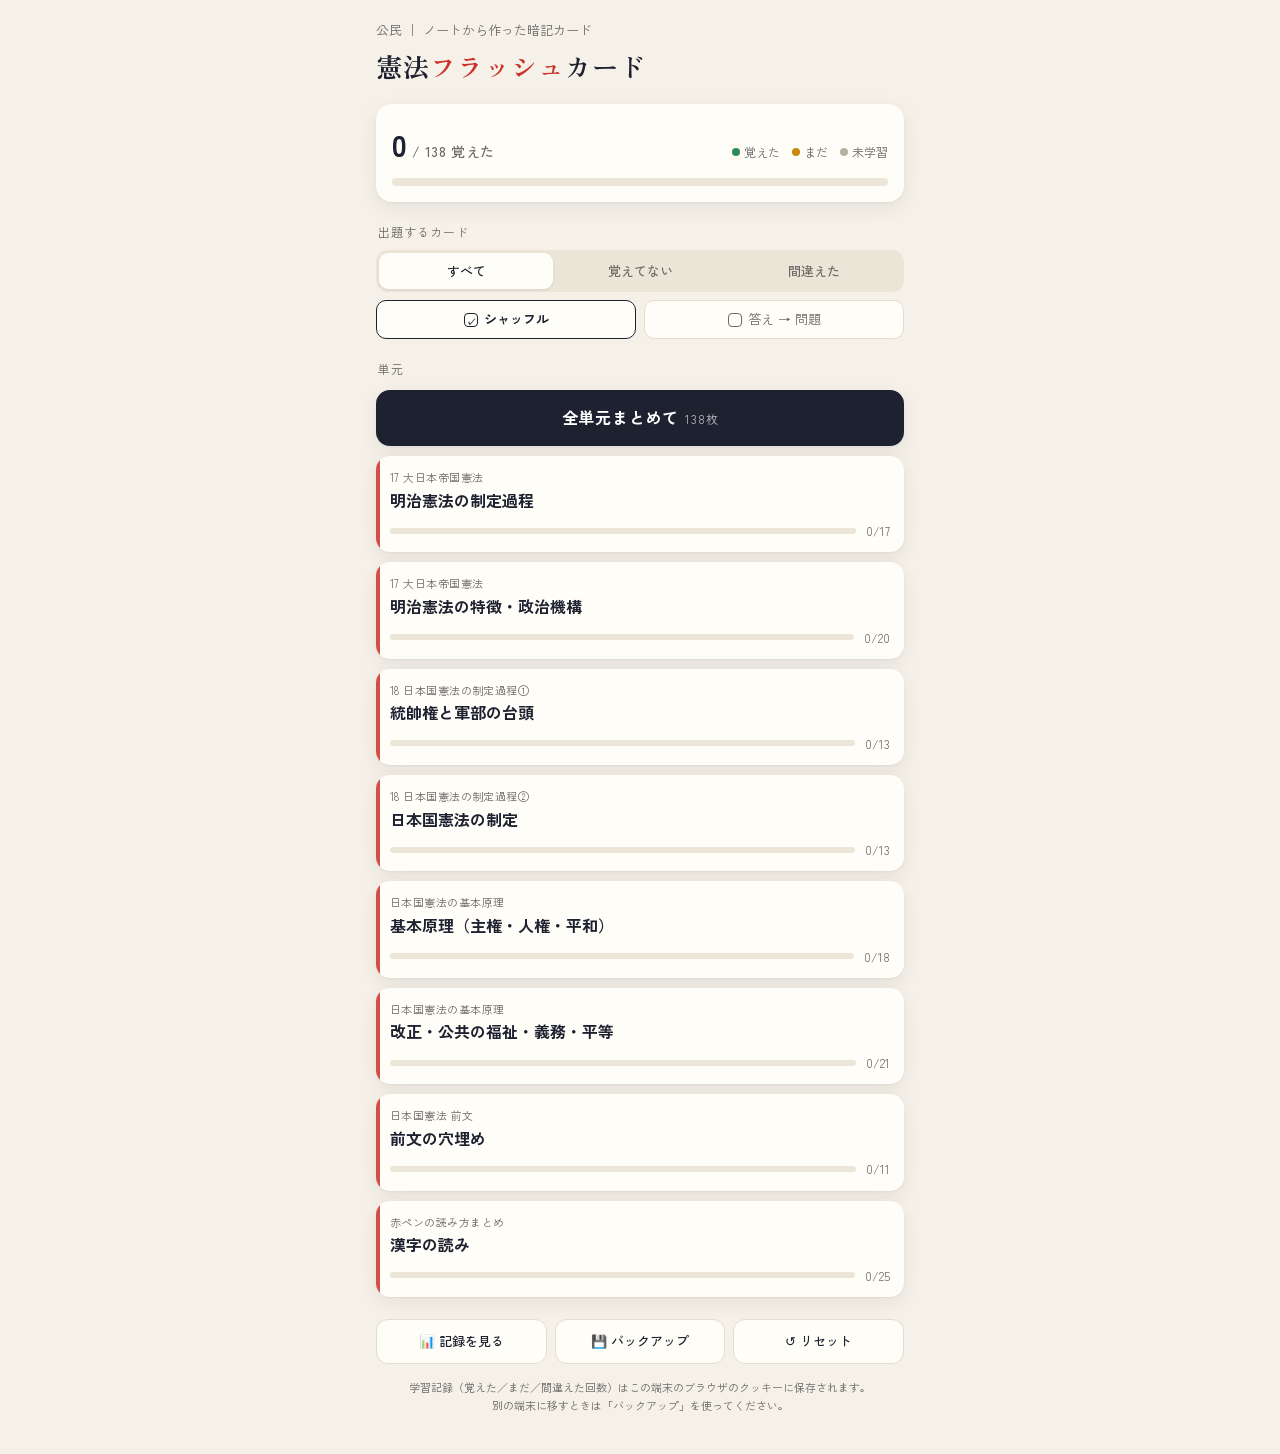
==== index.html @ 328287d2 "憲法フラッシュカードを追加 Co-Authored-By: Claude Opus 5.5 <noreply@anthropic.com> Claude-Session: https://claude" ====
<!DOCTYPE html>
<html lang="ja">
<head>
<meta charset="UTF-8">
<meta name="viewport" content="width=device-width, initial-scale=1, viewport-fit=cover">
<meta name="theme-color" content="#f5f1e8">
<title>憲法フラッシュカード｜公民</title>
<link rel="preconnect" href="https://fonts.googleapis.com">
<link rel="preconnect" href="https://fonts.gstatic.com" crossorigin>
<link href="https://fonts.googleapis.com/css2?family=Zen+Kaku+Gothic+New:wght@400;500;700&family=Zen+Old+Mincho:wght@600;700&display=swap" rel="stylesheet">
<style>
:root{
  --paper:#f5f1e8; --card:#fffdf8; --ink:#1e2230; --sub:#6b6a66; --line:#e3ddcf;
  --red:#cc3127; --red-soft:#fbe9e6;
  --ok:#2e8a57; --ok-soft:#e3f2e9;
  --mid:#c98a12; --mid-soft:#fbf1dc;
  --new:#b8b2a4;
  --shadow:0 1px 2px rgba(30,34,48,.06),0 6px 20px rgba(30,34,48,.07);
  --radius:16px;
}
*{box-sizing:border-box;-webkit-tap-highlight-color:transparent}
html,body{margin:0;background:var(--paper);color:var(--ink);
  font-family:"Zen Kaku Gothic New","Hiragino Kaku Gothic ProN","Hiragino Sans",Meiryo,sans-serif;
  font-size:16px;line-height:1.6}
body{min-height:100dvh}
button{font:inherit;color:inherit;cursor:pointer;border:none;background:none}
.wrap{max-width:560px;margin:0 auto;padding:20px 16px calc(28px + env(safe-area-inset-bottom))}
.hidden{display:none!important}

/* ---------- header ---------- */
.top h1{font-family:"Zen Old Mincho",serif;font-size:26px;margin:4px 0 2px;letter-spacing:.04em}
.top h1 em{font-style:normal;color:var(--red)}
.top p{margin:0;color:var(--sub);font-size:13px}
.overall{margin:18px 0 6px;background:var(--card);border-radius:var(--radius);box-shadow:var(--shadow);padding:16px}
.overall .nums{display:flex;justify-content:space-between;align-items:baseline;margin-bottom:10px}
.overall .big{font-size:30px;font-weight:700;letter-spacing:.02em}
.overall .big small{font-size:14px;color:var(--sub);font-weight:500;margin-left:4px}
.legend{display:flex;gap:12px;font-size:12px;color:var(--sub)}
.legend i{display:inline-block;width:8px;height:8px;border-radius:50%;margin-right:4px;vertical-align:1px}
.bar{display:flex;height:8px;border-radius:99px;overflow:hidden;background:#ece6d8}
.bar span{display:block;height:100%;transition:width .4s}
.bar .k{background:var(--ok)} .bar .m{background:var(--mid)}

/* ---------- options ---------- */
.label{font-size:12px;color:var(--sub);margin:20px 2px 8px;letter-spacing:.08em}
.seg{display:flex;background:#ebe5d7;border-radius:12px;padding:3px}
.seg button{flex:1;padding:8px 4px;border-radius:9px;font-size:13px;color:var(--sub);font-weight:500}
.seg button.on{background:var(--card);color:var(--ink);box-shadow:0 1px 3px rgba(0,0,0,.08)}
.toggles{display:flex;gap:8px;margin-top:8px}
.tog{flex:1;display:flex;align-items:center;justify-content:center;gap:6px;padding:8px;border-radius:10px;border:1.5px solid var(--line);font-size:13px;color:var(--sub);background:var(--card)}
.tog.on{border-color:var(--ink);color:var(--ink);font-weight:700}
.tog .box{width:14px;height:14px;border-radius:4px;border:1.5px solid currentColor;display:inline-grid;place-items:center;font-size:10px}
.tog.on .box::after{content:"✓"}

/* ---------- decks ---------- */
.all-btn{width:100%;margin-top:4px;padding:15px;border-radius:14px;background:var(--ink);color:#fff;font-weight:700;font-size:16px;letter-spacing:.05em;box-shadow:var(--shadow)}
.all-btn small{font-weight:400;opacity:.7;margin-left:6px;font-size:12px}
.decks{display:grid;gap:10px;margin-top:10px}
.deck{display:block;width:100%;text-align:left;background:var(--card);border-radius:14px;padding:13px 14px 12px;box-shadow:var(--shadow);position:relative;overflow:hidden}
.deck::before{content:"";position:absolute;left:0;top:0;bottom:0;width:4px;background:var(--red);opacity:.85}
.deck .sub{font-size:11px;color:var(--sub);letter-spacing:.04em}
.deck .name{font-weight:700;font-size:16px;margin:1px 0 8px}
.deck .row{display:flex;align-items:center;gap:10px}
.deck .bar{flex:1;height:6px}
.deck .cnt{font-size:12px;color:var(--sub);white-space:nowrap;font-variant-numeric:tabular-nums}
.deck .empty{font-size:12px;color:var(--red);margin-top:6px}
.deck:disabled{opacity:.5}

.foot{display:flex;gap:8px;margin-top:22px}
.foot button{flex:1;padding:11px 6px;border-radius:12px;background:var(--card);border:1.5px solid var(--line);font-size:13px;font-weight:500}
.note{font-size:11px;color:var(--sub);text-align:center;margin-top:14px;line-height:1.7}

/* ---------- study ---------- */
.sbar{display:flex;align-items:center;gap:10px;margin-bottom:12px}
.back{width:38px;height:38px;border-radius:50%;background:var(--card);box-shadow:var(--shadow);font-size:18px;display:grid;place-items:center;flex:none}
.sbar .t{flex:1;min-width:0}
.sbar .t b{display:block;font-size:14px;white-space:nowrap;overflow:hidden;text-overflow:ellipsis}
.sbar .t .bar{height:5px;margin-top:5px}
.sbar .t .bar span{background:var(--ink)}
.sbar .pos{font-size:13px;color:var(--sub);font-variant-numeric:tabular-nums;flex:none}

.stage{perspective:1400px;margin-top:6px}
.flip{position:relative;width:100%;min-height:min(58dvh,440px);transform-style:preserve-3d;transition:transform .5s cubic-bezier(.3,.7,.3,1);cursor:pointer}
.flip.turned{transform:rotateY(180deg)}
.face{position:absolute;inset:0;backface-visibility:hidden;-webkit-backface-visibility:hidden;border-radius:20px;background:var(--card);box-shadow:0 2px 4px rgba(30,34,48,.06),0 14px 36px rgba(30,34,48,.11);padding:22px 22px 18px;display:flex;flex-direction:column}
.face.backside{transform:rotateY(180deg);
  background-image:repeating-linear-gradient(to bottom,transparent 0,transparent 31px,#ece6d8 31px,#ece6d8 32px);background-position:0 14px}
.face .tag{font-size:11px;color:var(--sub);letter-spacing:.05em;display:flex;justify-content:space-between;gap:8px}
.face .tag .st{padding:1px 8px;border-radius:99px;font-weight:700}
.st.s0{background:#efebe1;color:var(--sub)} .st.s1{background:var(--mid-soft);color:var(--mid)} .st.s2{background:var(--ok-soft);color:var(--ok)}
.face .main{flex:1;display:flex;flex-direction:column;justify-content:center;padding:14px 0}
.q{font-size:21px;font-weight:700;line-height:1.65;letter-spacing:.02em}
.q.kanji{font-family:"Zen Old Mincho",serif;font-size:40px;text-align:center;letter-spacing:.08em}
.blank{display:inline-block;min-width:3.2em;border-bottom:2.5px solid var(--red);color:var(--red);text-align:center;margin:0 .15em;line-height:1.2}
.a{font-size:24px;font-weight:700;color:var(--red);line-height:1.6;letter-spacing:.02em}
.a.small{font-size:19px}
.qmini{font-size:13px;color:var(--sub);margin-bottom:12px;line-height:1.6}
.n{margin-top:12px;font-size:14px;color:#4a4a4a;background:rgba(255,253,248,.85);border-left:3px solid var(--line);padding:4px 10px}
.hint{text-align:center;font-size:12px;color:var(--sub)}
.face .meta{display:flex;gap:12px;justify-content:center;font-size:12px;color:var(--sub);font-variant-numeric:tabular-nums}

.answers{display:grid;grid-template-columns:1fr 1fr 1fr;gap:10px;margin-top:16px}
.answers button{padding:14px 4px 11px;border-radius:14px;background:var(--card);box-shadow:var(--shadow);font-weight:700;font-size:15px;display:flex;flex-direction:column;align-items:center;gap:2px;transition:transform .08s,opacity .2s}
.answers button:active{transform:scale(.96)}
.answers button .ic{font-size:22px;line-height:1}
.answers button small{font-size:10px;font-weight:400;color:var(--sub)}
.answers .ng{color:var(--red)} .answers .mid{color:var(--mid)} .answers .ok{color:var(--ok)}
.answers.locked button{opacity:.35;pointer-events:none}
.kbd{text-align:center;font-size:11px;color:var(--sub);margin-top:10px}
@media (hover:none){.kbd{display:none}}

/* ---------- done ---------- */
.done{text-align:center;padding-top:30px}
.done h2{font-family:"Zen Old Mincho",serif;font-size:28px;margin:0 0 6px}
.done .score{display:flex;justify-content:center;gap:12px;margin:24px 0}
.done .score div{background:var(--card);box-shadow:var(--shadow);border-radius:14px;padding:12px 6px;min-width:90px}
.done .score b{display:block;font-size:28px}
.done .score span{font-size:12px;color:var(--sub)}
.btn{display:block;width:100%;padding:14px;border-radius:14px;font-weight:700;margin-top:10px;background:var(--card);box-shadow:var(--shadow)}
.btn.primary{background:var(--red);color:#fff}

/* ---------- stats ---------- */
.stats h2{font-family:"Zen Old Mincho",serif;font-size:22px;margin:0}
select{font:inherit;font-size:14px;padding:9px 10px;border-radius:10px;border:1.5px solid var(--line);background:var(--card);width:100%;color:var(--ink)}
.list{margin-top:12px;display:grid;gap:8px}
.item{background:var(--card);border-radius:12px;padding:10px 12px;box-shadow:0 1px 2px rgba(0,0,0,.05);display:grid;grid-template-columns:auto 1fr auto;gap:10px;align-items:center}
.item .st{font-size:11px;padding:2px 7px;border-radius:99px;font-weight:700;white-space:nowrap}
.item .qq{font-size:13px;line-height:1.45}
.item .aa{font-size:13px;color:var(--red);font-weight:700;margin-top:2px}
.item .cc{font-size:12px;text-align:right;color:var(--sub);white-space:nowrap;font-variant-numeric:tabular-nums;line-height:1.5}
.item .cc .w{color:var(--red);font-weight:700}

/* ---------- dialog ---------- */
dialog{border:none;border-radius:18px;padding:20px;max-width:min(92vw,460px);width:100%;background:var(--card);color:var(--ink);box-shadow:0 20px 60px rgba(0,0,0,.25)}
dialog::backdrop{background:rgba(30,34,48,.35)}
dialog h3{margin:0 0 6px;font-size:18px}
dialog p{font-size:13px;color:var(--sub);margin:0 0 10px}
textarea{width:100%;min-height:90px;font-family:ui-monospace,Menlo,monospace;font-size:12px;border:1.5px solid var(--line);border-radius:10px;padding:8px;background:#fff;color:var(--ink)}
.drow{display:flex;gap:8px;margin-top:10px}
.drow button{flex:1;padding:11px;border-radius:12px;font-weight:700;background:#efebe1}
.drow .go{background:var(--ink);color:#fff}
.drow .danger{background:var(--red);color:#fff}
.toast{position:fixed;left:50%;bottom:calc(24px + env(safe-area-inset-bottom));transform:translateX(-50%) translateY(20px);background:var(--ink);color:#fff;padding:10px 16px;border-radius:99px;font-size:13px;opacity:0;transition:.25s;pointer-events:none;z-index:9}
.toast.show{opacity:1;transform:translateX(-50%) translateY(0)}
</style>
</head>
<body>

<!-- ============ HOME ============ -->
<main id="home" class="wrap">
  <header class="top">
    <p>公民 ｜ ノートから作った暗記カード</p>
    <h1>憲法<em>フラッシュ</em>カード</h1>
  </header>

  <section class="overall">
    <div class="nums">
      <div class="big" id="ovKnown">0<small>/ 0 覚えた</small></div>
      <div class="legend"><span><i style="background:var(--ok)"></i>覚えた</span><span><i style="background:var(--mid)"></i>まだ</span><span><i style="background:var(--new)"></i>未学習</span></div>
    </div>
    <div class="bar"><span class="k" id="ovK"></span><span class="m" id="ovM"></span></div>
  </section>

  <div class="label">出題するカード</div>
  <div class="seg" id="modeSeg">
    <button data-mode="all">すべて</button>
    <button data-mode="todo">覚えてない</button>
    <button data-mode="wrong">間違えた</button>
  </div>
  <div class="toggles">
    <button class="tog" id="tShuffle"><span class="box"></span>シャッフル</button>
    <button class="tog" id="tReverse"><span class="box"></span>答え → 問題</button>
  </div>

  <div class="label">単元</div>
  <button class="all-btn" id="startAll">全単元まとめて<small id="allCount"></small></button>
  <div class="decks" id="decks"></div>

  <div class="foot">
    <button id="openStats">📊 記録を見る</button>
    <button id="openBackup">💾 バックアップ</button>
    <button id="openReset">↺ リセット</button>
  </div>
  <p class="note">学習記録（覚えた／まだ／間違えた回数）はこの端末のブラウザのクッキーに保存されます。<br>別の端末に移すときは「バックアップ」を使ってください。</p>
</main>

<!-- ============ STUDY ============ -->
<main id="study" class="wrap hidden">
  <div class="sbar">
    <button class="back" id="quit" aria-label="戻る">←</button>
    <div class="t"><b id="sTitle"></b><div class="bar"><span id="sProg"></span></div></div>
    <div class="pos" id="sPos"></div>
  </div>

  <div class="stage">
    <div class="flip" id="flip">
      <div class="face front">
        <div class="tag"><span id="fDeck"></span><span class="st" id="fSt"></span></div>
        <div class="main"><div class="q" id="fQ"></div></div>
        <div class="hint">タップして答えを見る</div>
      </div>
      <div class="face backside">
        <div class="tag"><span id="bDeck"></span><span class="st" id="bSt"></span></div>
        <div class="main">
          <div class="qmini" id="bQ"></div>
          <div class="a" id="bA"></div>
          <div class="n hidden" id="bN"></div>
        </div>
        <div class="meta"><span>✕ 間違えた <b id="bW">0</b>回</span><span>○ 覚えた <b id="bC">0</b>回</span></div>
      </div>
    </div>
  </div>

  <div class="answers locked" id="answers">
    <button class="ng" data-r="ng"><span class="ic">✕</span>間違えた<small>もう一度出る</small></button>
    <button class="mid" data-r="mid"><span class="ic">△</span>まだ不安<small>覚えてない</small></button>
    <button class="ok" data-r="ok"><span class="ic">○</span>覚えた<small>完璧！</small></button>
  </div>
  <div class="kbd">スペース：めくる ／ 1：間違えた ／ 2：まだ不安 ／ 3：覚えた</div>
</main>

<!-- ============ DONE ============ -->
<main id="done" class="wrap hidden">
  <div class="done">
    <h2>おつかれさま！</h2>
    <p id="dSub" style="color:var(--sub);margin:0"></p>
    <div class="score">
      <div><b style="color:var(--ok)" id="dOk">0</b><span>○ 覚えた</span></div>
      <div><b style="color:var(--mid)" id="dMid">0</b><span>△ まだ不安</span></div>
      <div><b style="color:var(--red)" id="dNg">0</b><span>✕ 間違えた</span></div>
    </div>
    <button class="btn primary" id="retry">△と✕のカードをもう一度</button>
    <button class="btn" id="toHome">単元一覧へ戻る</button>
  </div>
</main>

<!-- ============ STATS ============ -->
<main id="stats" class="wrap hidden">
  <div class="sbar">
    <button class="back" id="statsBack" aria-label="戻る">←</button>
    <div class="t stats"><h2>学習記録</h2></div>
  </div>
  <div style="display:flex;gap:8px">
    <select id="fDeckSel"></select>
    <select id="fSort">
      <option value="wrong">間違いが多い順</option>
      <option value="status">覚えてない順</option>
      <option value="order">ノート順</option>
    </select>
  </div>
  <div class="list" id="list"></div>
</main>

<!-- dialogs -->
<dialog id="dlgBackup">
  <h3>バックアップ</h3>
  <p>下のコードをコピーして保存しておくと、別の端末やブラウザで記録を復元できます。</p>
  <textarea id="exportBox" readonly></textarea>
  <div class="drow"><button id="copyBtn" class="go">コピー</button></div>
  <p style="margin-top:16px">復元するときは、コードを貼り付けて「復元」を押してください。</p>
  <textarea id="importBox" placeholder="ここにバックアップコードを貼り付け"></textarea>
  <div class="drow"><button id="closeBackup">閉じる</button><button id="importBtn" class="go">復元</button></div>
</dialog>
<dialog id="dlgReset">
  <h3>記録をリセット</h3>
  <p>すべてのカードの「覚えた／まだ／間違えた回数」を消去します。元に戻せません。</p>
  <div class="drow"><button id="cancelReset">やめる</button><button id="doReset" class="danger">リセット</button></div>
</dialog>
<div class="toast" id="toast"></div>

<script src="cards.js"></script>
<script>
"use strict";
/* =========================================================
   保存（クッキー）
   1カード = "id-状態-覚えた回数-間違えた回数"   状態 0未学習 1まだ 2覚えた
   4KB制限に備えて kenpo_p0, kenpo_p1 ... に分割して保存
   ========================================================= */
const COOKIE_PREFIX = "kenpo_p";
const SET_COOKIE = "kenpo_set";
const MAX_AGE = 60 * 60 * 24 * 400; // 約400日（ブラウザ上限）
const CHUNK = 3000;

function setCookie(name, value, maxAge = MAX_AGE) {
  document.cookie = `${name}=${value}; max-age=${maxAge}; path=/; SameSite=Lax` + (location.protocol === "https:" ? "; Secure" : "");
}
function getCookie(name) {
  const m = document.cookie.split("; ").find(c => c.startsWith(name + "="));
  return m ? m.slice(name.length + 1) : null;
}

const byId = Object.fromEntries(CARDS.map(c => [c.id, c]));
let P = {}; // id -> {s, c, w}

function serialize() {
  return Object.entries(P)
    .filter(([id, v]) => byId[id] && (v.s || v.c || v.w))
    .map(([id, v]) => `${id}-${v.s}-${v.c}-${v.w}`).join(".");
}
function parse(str) {
  const out = {};
  if (!str) return out;
  for (const part of str.split(".")) {
    const [id, s, c, w] = part.split("-");
    if (!byId[id]) continue;
    out[id] = { s: +s || 0, c: +c || 0, w: +w || 0 };
  }
  return out;
}
function loadProgress() {
  let s = "", i = 0, v;
  while ((v = getCookie(COOKIE_PREFIX + i)) !== null) { s += v; i++; }
  if (!s) { try { s = localStorage.getItem("kenpo_progress") || ""; } catch (e) {} }
  P = parse(s);
}
function saveProgress() {
  const s = serialize();
  let i = 0;
  for (let p = 0; p < s.length; p += CHUNK, i++) setCookie(COOKIE_PREFIX + i, s.slice(p, p + CHUNK));
  if (!s.length) i = 0;
  while (getCookie(COOKIE_PREFIX + i) !== null) { setCookie(COOKIE_PREFIX + i, "", 0); i++; }
  try { localStorage.setItem("kenpo_progress", s); } catch (e) {} // 予備
}
const prog = id => P[id] || { s: 0, c: 0, w: 0 };

let S = { mode: "all", shuffle: true, reverse: false };
function loadSettings() {
  const v = getCookie(SET_COOKIE);
  if (!v) return;
  const [m, sh, rv] = v.split("-");
  if (["all", "todo", "wrong"].includes(m)) S.mode = m;
  S.shuffle = sh === "1"; S.reverse = rv === "1";
}
function saveSettings() { setCookie(SET_COOKIE, `${S.mode}-${S.shuffle ? 1 : 0}-${S.reverse ? 1 : 0}`); }

/* ========================================================= */
const $ = id => document.getElementById(id);
const deckOf = id => DECKS.find(d => d.id === id);
const ST_LABEL = ["未学習", "まだ", "覚えた"];
function show(screen) {
  for (const s of ["home", "study", "done", "stats"]) $(s).classList.toggle("hidden", s !== screen);
  window.scrollTo(0, 0);
}
function toast(msg) {
  const t = $("toast"); t.textContent = msg; t.classList.add("show");
  clearTimeout(toast._t); toast._t = setTimeout(() => t.classList.remove("show"), 1800);
}
function esc(s) { return String(s).replace(/[&<>"]/g, c => ({ "&": "&amp;", "<": "&lt;", ">": "&gt;", '"': "&quot;" }[c])); }
function fmtQ(q) { return esc(q).replace(/〔〕/g, '<span class="blank">？</span>'); }

function counts(cards) {
  let k = 0, m = 0;
  for (const c of cards) { const s = prog(c.id).s; if (s === 2) k++; else if (s === 1) m++; }
  return { k, m, n: cards.length };
}
function setBar(kEl, mEl, r) {
  kEl.style.width = (r.k / r.n * 100) + "%";
  mEl.style.width = (r.m / r.n * 100) + "%";
}
function filterCards(cards) {
  if (S.mode === "todo") return cards.filter(c => prog(c.id).s !== 2);
  if (S.mode === "wrong") return cards.filter(c => prog(c.id).w > 0);
  return cards;
}

/* ---------- HOME ---------- */
function renderHome() {
  const all = counts(CARDS);
  $("ovKnown").innerHTML = `${all.k}<small>/ ${all.n} 覚えた</small>`;
  setBar($("ovK"), $("ovM"), all);
  document.querySelectorAll("#modeSeg button").forEach(b => b.classList.toggle("on", b.dataset.mode === S.mode));
  $("tShuffle").classList.toggle("on", S.shuffle);
  $("tReverse").classList.toggle("on", S.reverse);

  const allN = filterCards(CARDS).length;
  $("allCount").textContent = `${allN}枚`;
  $("startAll").disabled = !allN;
  $("startAll").style.opacity = allN ? 1 : .5;

  const box = $("decks"); box.innerHTML = "";
  for (const d of DECKS) {
    const cards = CARDS.filter(c => c.d === d.id);
    const r = counts(cards), n = filterCards(cards).length;
    const b = document.createElement("button");
    b.className = "deck"; b.disabled = !n;
    b.innerHTML = `<div class="sub">${esc(d.sub)}</div><div class="name">${esc(d.name)}</div>
      <div class="row"><div class="bar"><span class="k" style="width:${r.k / r.n * 100}%"></span><span class="m" style="width:${r.m / r.n * 100}%"></span></div>
      <div class="cnt">${r.k}/${r.n}${S.mode !== "all" ? `・出題${n}` : ""}</div></div>
      ${!n ? `<div class="empty">${S.mode === "todo" ? "全部覚えた！" : "間違えたカードなし"}</div>` : ""}`;
    b.onclick = () => startSession(cards, d.name);
    box.appendChild(b);
  }
}
document.querySelectorAll("#modeSeg button").forEach(b => b.onclick = () => { S.mode = b.dataset.mode; saveSettings(); renderHome(); });
$("tShuffle").onclick = () => { S.shuffle = !S.shuffle; saveSettings(); renderHome(); };
$("tReverse").onclick = () => { S.reverse = !S.reverse; saveSettings(); renderHome(); };
$("startAll").onclick = () => startSession(CARDS, "全単元");

/* ---------- STUDY ---------- */
let Q = [], qi = 0, title = "", tally = {}, flipped = false, again = [];
function shuffle(a) { for (let i = a.length - 1; i > 0; i--) { const j = Math.random() * (i + 1) | 0; [a[i], a[j]] = [a[j], a[i]]; } return a; }

function startSession(cards, name, raw = false) {
  let list = raw ? cards.slice() : filterCards(cards).slice();
  if (!list.length) return toast("出題するカードがありません");
  if (S.mode === "wrong" && !raw) list.sort((a, b) => prog(b.id).w - prog(a.id).w);
  if (S.shuffle) shuffle(list);
  Q = list; qi = 0; title = name; tally = { ok: 0, mid: 0, ng: 0 }; again = [];
  show("study"); renderCard();
}
function renderCard() {
  const c = Q[qi], p = prog(c.id), d = deckOf(c.d);
  flipped = false;
  const fl = $("flip");
  fl.style.transition = "none"; fl.classList.remove("turned"); void fl.offsetWidth; fl.style.transition = "";
  $("answers").classList.add("locked");

  $("sTitle").textContent = title;
  $("sPos").textContent = `${qi + 1} / ${Q.length}`;
  $("sProg").style.width = (qi / Q.length * 100) + "%";
  for (const k of ["f", "b"]) {
    $(k + "Deck").textContent = d.name;
    const st = $(k + "St"); st.className = "st s" + p.s; st.textContent = ST_LABEL[p.s];
  }
  const isKanji = c.d === "h";
  const front = S.reverse ? esc(c.a) : fmtQ(c.q);
  const back = S.reverse ? fmtQ(c.q) : esc(c.a);
  const fq = $("fQ");
  fq.innerHTML = front;
  fq.className = "q" + (isKanji && !S.reverse ? " kanji" : "");
  $("bQ").innerHTML = S.reverse ? esc(c.a) : fmtQ(c.q);
  const ba = $("bA");
  ba.innerHTML = back;
  ba.className = "a" + ((S.reverse ? c.q : c.a).length > 22 ? " small" : "");
  $("bN").textContent = c.n || "";
  $("bN").classList.toggle("hidden", !c.n);
  $("bW").textContent = p.w; $("bC").textContent = p.c;
}
function flip() {
  flipped = !flipped;
  $("flip").classList.toggle("turned", flipped);
  if (flipped) $("answers").classList.remove("locked");
}
$("flip").onclick = flip;

function answer(r) {
  if (!flipped) return;
  const c = Q[qi], p = { ...prog(c.id) };
  if (r === "ok") { p.s = 2; p.c++; }
  else if (r === "mid") { p.s = 1; }
  else { p.s = 1; p.w++; }
  P[c.id] = p; saveProgress();
  tally[r]++;
  if (r !== "ok") again.push(c);
  if (r === "ng" && Q.length - qi > 1) Q.push(c); // 間違えたら最後にもう一度
  qi++;
  if (qi >= Q.length) finish(); else renderCard();
}
document.querySelectorAll("#answers button").forEach(b => b.onclick = e => { e.stopPropagation(); answer(b.dataset.r); });

function finish() {
  $("sProg").style.width = "100%";
  $("dOk").textContent = tally.ok; $("dMid").textContent = tally.mid; $("dNg").textContent = tally.ng;
  $("dSub").textContent = `${title}・${tally.ok + tally.mid + tally.ng}回回答`;
  const uniq = [...new Map(again.map(c => [c.id, c])).values()].filter(c => prog(c.id).s !== 2);
  $("retry").classList.toggle("hidden", !uniq.length);
  $("retry").textContent = `△と✕のカードをもう一度（${uniq.length}枚）`;
  $("retry").onclick = () => startSession(uniq, title + "（復習）", true);
  show("done");
}
$("quit").onclick = () => { renderHome(); show("home"); };
$("toHome").onclick = () => { renderHome(); show("home"); };

document.addEventListener("keydown", e => {
  if ($("study").classList.contains("hidden")) return;
  if (e.key === " " || e.key === "Enter") { e.preventDefault(); flip(); }
  else if (e.key === "1") answer("ng");
  else if (e.key === "2") answer("mid");
  else if (e.key === "3") answer("ok");
  else if (e.key === "Escape") { renderHome(); show("home"); }
});

/* ---------- STATS ---------- */
function renderStats() {
  const dsel = $("fDeckSel").value, sort = $("fSort").value;
  let list = CARDS.filter(c => dsel === "all" || c.d === dsel);
  const order = new Map(CARDS.map((c, i) => [c.id, i]));
  if (sort === "wrong") list.sort((a, b) => prog(b.id).w - prog(a.id).w || order.get(a.id) - order.get(b.id));
  if (sort === "status") list.sort((a, b) => ((prog(a.id).s + 2) % 3) - ((prog(b.id).s + 2) % 3) || prog(b.id).w - prog(a.id).w);
  $("list").innerHTML = list.map(c => {
    const p = prog(c.id);
    return `<div class="item"><span class="st s${p.s}">${ST_LABEL[p.s]}</span>
      <div><div class="qq">${fmtQ(c.q)}</div><div class="aa">${esc(c.a)}</div></div>
      <div class="cc"><span class="w">✕${p.w}</span><br>○${p.c}</div></div>`;
  }).join("");
}
$("fDeckSel").innerHTML = `<option value="all">全単元</option>` + DECKS.map(d => `<option value="${d.id}">${esc(d.name)}</option>`).join("");
$("fDeckSel").onchange = renderStats; $("fSort").onchange = renderStats;
$("openStats").onclick = () => { renderStats(); show("stats"); };
$("statsBack").onclick = () => { renderHome(); show("home"); };

/* ---------- BACKUP / RESET ---------- */
$("openBackup").onclick = () => { $("exportBox").value = "KENPO1:" + (serialize() || "(記録なし)"); $("importBox").value = ""; $("dlgBackup").showModal(); };
$("closeBackup").onclick = () => $("dlgBackup").close();
$("copyBtn").onclick = async () => {
  try { await navigator.clipboard.writeText($("exportBox").value); toast("コピーしました"); }
  catch (e) { $("exportBox").select(); document.execCommand("copy"); toast("コピーしました"); }
};
$("importBtn").onclick = () => {
  const v = $("importBox").value.trim().replace(/^KENPO1:/, "");
  const data = parse(v);
  if (!Object.keys(data).length) return toast("コードが読み取れませんでした");
  P = data; saveProgress(); $("dlgBackup").close(); renderHome(); toast(`${Object.keys(data).length}枚分の記録を復元しました`);
};
$("openReset").onclick = () => $("dlgReset").showModal();
$("cancelReset").onclick = () => $("dlgReset").close();
$("doReset").onclick = () => { P = {}; saveProgress(); $("dlgReset").close(); renderHome(); toast("記録をリセットしました"); };

/* ---------- init ---------- */
loadProgress(); loadSettings(); renderHome();
</script>
</body>
</html>
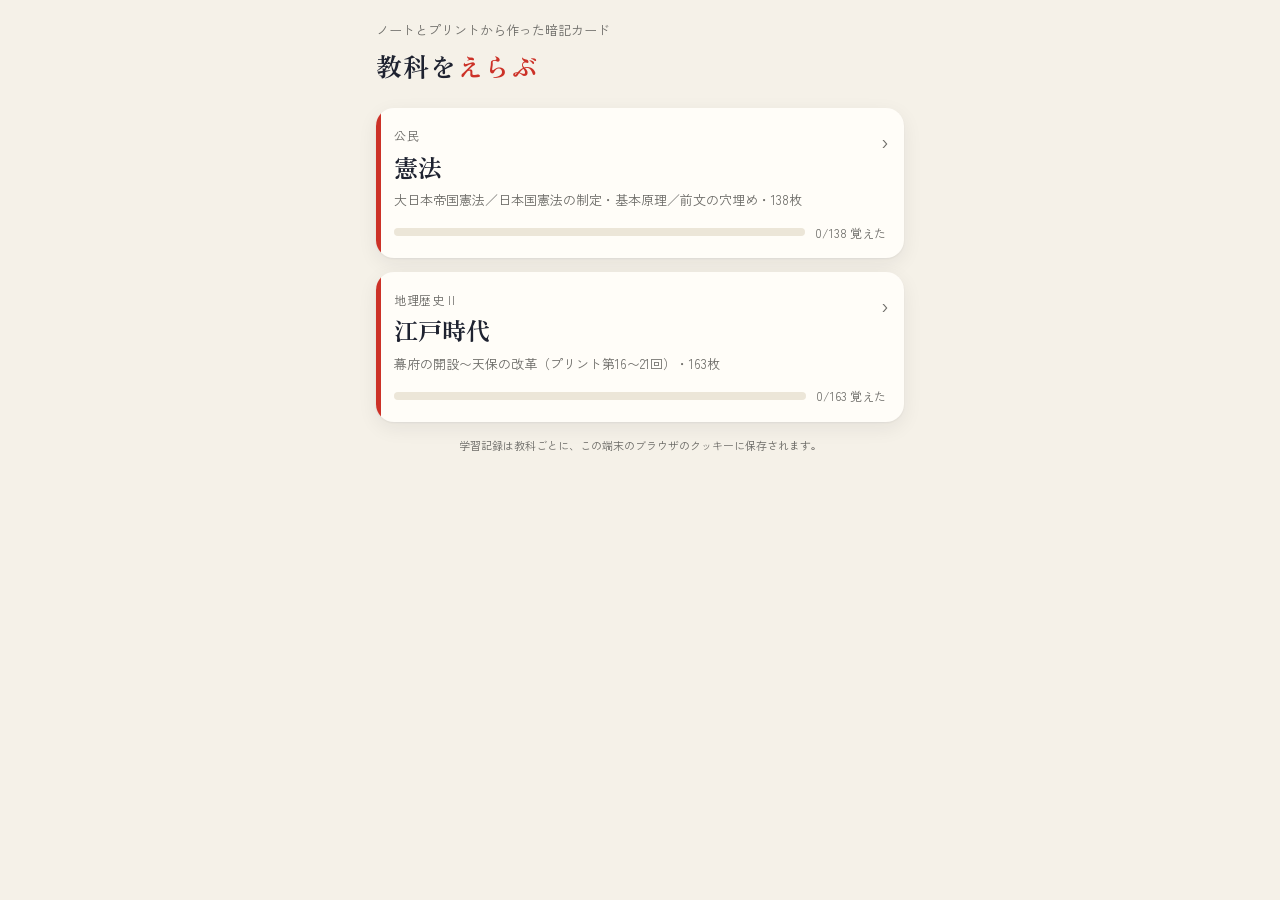
==== commit a74728e5: "地理歴史Ⅱ（江戸時代・第16〜21回）を追加し、教科選択に対応 Co-Authored-By: Claude Opus 5.5 <noreply@anthropic.com> Claude-Sessi" ====
--- a/index.html
+++ b/index.html
@@ -4,520 +4,70 @@
 <meta charset="UTF-8">
 <meta name="viewport" content="width=device-width, initial-scale=1, viewport-fit=cover">
 <meta name="theme-color" content="#f5f1e8">
-<title>憲法フラッシュカード｜公民</title>
+<title>フラッシュカード｜教科をえらぶ</title>
 <link rel="preconnect" href="https://fonts.googleapis.com">
 <link rel="preconnect" href="https://fonts.gstatic.com" crossorigin>
 <link href="https://fonts.googleapis.com/css2?family=Zen+Kaku+Gothic+New:wght@400;500;700&family=Zen+Old+Mincho:wght@600;700&display=swap" rel="stylesheet">
+<link rel="stylesheet" href="style.css">
 <style>
-:root{
-  --paper:#f5f1e8; --card:#fffdf8; --ink:#1e2230; --sub:#6b6a66; --line:#e3ddcf;
-  --red:#cc3127; --red-soft:#fbe9e6;
-  --ok:#2e8a57; --ok-soft:#e3f2e9;
-  --mid:#c98a12; --mid-soft:#fbf1dc;
-  --new:#b8b2a4;
-  --shadow:0 1px 2px rgba(30,34,48,.06),0 6px 20px rgba(30,34,48,.07);
-  --radius:16px;
-}
-*{box-sizing:border-box;-webkit-tap-highlight-color:transparent}
-html,body{margin:0;background:var(--paper);color:var(--ink);
-  font-family:"Zen Kaku Gothic New","Hiragino Kaku Gothic ProN","Hiragino Sans",Meiryo,sans-serif;
-  font-size:16px;line-height:1.6}
-body{min-height:100dvh}
-button{font:inherit;color:inherit;cursor:pointer;border:none;background:none}
-.wrap{max-width:560px;margin:0 auto;padding:20px 16px calc(28px + env(safe-area-inset-bottom))}
-.hidden{display:none!important}
-
-/* ---------- header ---------- */
-.top h1{font-family:"Zen Old Mincho",serif;font-size:26px;margin:4px 0 2px;letter-spacing:.04em}
-.top h1 em{font-style:normal;color:var(--red)}
-.top p{margin:0;color:var(--sub);font-size:13px}
-.overall{margin:18px 0 6px;background:var(--card);border-radius:var(--radius);box-shadow:var(--shadow);padding:16px}
-.overall .nums{display:flex;justify-content:space-between;align-items:baseline;margin-bottom:10px}
-.overall .big{font-size:30px;font-weight:700;letter-spacing:.02em}
-.overall .big small{font-size:14px;color:var(--sub);font-weight:500;margin-left:4px}
-.legend{display:flex;gap:12px;font-size:12px;color:var(--sub)}
-.legend i{display:inline-block;width:8px;height:8px;border-radius:50%;margin-right:4px;vertical-align:1px}
-.bar{display:flex;height:8px;border-radius:99px;overflow:hidden;background:#ece6d8}
-.bar span{display:block;height:100%;transition:width .4s}
-.bar .k{background:var(--ok)} .bar .m{background:var(--mid)}
-
-/* ---------- options ---------- */
-.label{font-size:12px;color:var(--sub);margin:20px 2px 8px;letter-spacing:.08em}
-.seg{display:flex;background:#ebe5d7;border-radius:12px;padding:3px}
-.seg button{flex:1;padding:8px 4px;border-radius:9px;font-size:13px;color:var(--sub);font-weight:500}
-.seg button.on{background:var(--card);color:var(--ink);box-shadow:0 1px 3px rgba(0,0,0,.08)}
-.toggles{display:flex;gap:8px;margin-top:8px}
-.tog{flex:1;display:flex;align-items:center;justify-content:center;gap:6px;padding:8px;border-radius:10px;border:1.5px solid var(--line);font-size:13px;color:var(--sub);background:var(--card)}
-.tog.on{border-color:var(--ink);color:var(--ink);font-weight:700}
-.tog .box{width:14px;height:14px;border-radius:4px;border:1.5px solid currentColor;display:inline-grid;place-items:center;font-size:10px}
-.tog.on .box::after{content:"✓"}
-
-/* ---------- decks ---------- */
-.all-btn{width:100%;margin-top:4px;padding:15px;border-radius:14px;background:var(--ink);color:#fff;font-weight:700;font-size:16px;letter-spacing:.05em;box-shadow:var(--shadow)}
-.all-btn small{font-weight:400;opacity:.7;margin-left:6px;font-size:12px}
-.decks{display:grid;gap:10px;margin-top:10px}
-.deck{display:block;width:100%;text-align:left;background:var(--card);border-radius:14px;padding:13px 14px 12px;box-shadow:var(--shadow);position:relative;overflow:hidden}
-.deck::before{content:"";position:absolute;left:0;top:0;bottom:0;width:4px;background:var(--red);opacity:.85}
-.deck .sub{font-size:11px;color:var(--sub);letter-spacing:.04em}
-.deck .name{font-weight:700;font-size:16px;margin:1px 0 8px}
-.deck .row{display:flex;align-items:center;gap:10px}
-.deck .bar{flex:1;height:6px}
-.deck .cnt{font-size:12px;color:var(--sub);white-space:nowrap;font-variant-numeric:tabular-nums}
-.deck .empty{font-size:12px;color:var(--red);margin-top:6px}
-.deck:disabled{opacity:.5}
-
-.foot{display:flex;gap:8px;margin-top:22px}
-.foot button{flex:1;padding:11px 6px;border-radius:12px;background:var(--card);border:1.5px solid var(--line);font-size:13px;font-weight:500}
-.note{font-size:11px;color:var(--sub);text-align:center;margin-top:14px;line-height:1.7}
-
-/* ---------- study ---------- */
-.sbar{display:flex;align-items:center;gap:10px;margin-bottom:12px}
-.back{width:38px;height:38px;border-radius:50%;background:var(--card);box-shadow:var(--shadow);font-size:18px;display:grid;place-items:center;flex:none}
-.sbar .t{flex:1;min-width:0}
-.sbar .t b{display:block;font-size:14px;white-space:nowrap;overflow:hidden;text-overflow:ellipsis}
-.sbar .t .bar{height:5px;margin-top:5px}
-.sbar .t .bar span{background:var(--ink)}
-.sbar .pos{font-size:13px;color:var(--sub);font-variant-numeric:tabular-nums;flex:none}
-
-.stage{perspective:1400px;margin-top:6px}
-.flip{position:relative;width:100%;min-height:min(58dvh,440px);transform-style:preserve-3d;transition:transform .5s cubic-bezier(.3,.7,.3,1);cursor:pointer}
-.flip.turned{transform:rotateY(180deg)}
-.face{position:absolute;inset:0;backface-visibility:hidden;-webkit-backface-visibility:hidden;border-radius:20px;background:var(--card);box-shadow:0 2px 4px rgba(30,34,48,.06),0 14px 36px rgba(30,34,48,.11);padding:22px 22px 18px;display:flex;flex-direction:column}
-.face.backside{transform:rotateY(180deg);
-  background-image:repeating-linear-gradient(to bottom,transparent 0,transparent 31px,#ece6d8 31px,#ece6d8 32px);background-position:0 14px}
-.face .tag{font-size:11px;color:var(--sub);letter-spacing:.05em;display:flex;justify-content:space-between;gap:8px}
-.face .tag .st{padding:1px 8px;border-radius:99px;font-weight:700}
-.st.s0{background:#efebe1;color:var(--sub)} .st.s1{background:var(--mid-soft);color:var(--mid)} .st.s2{background:var(--ok-soft);color:var(--ok)}
-.face .main{flex:1;display:flex;flex-direction:column;justify-content:center;padding:14px 0}
-.q{font-size:21px;font-weight:700;line-height:1.65;letter-spacing:.02em}
-.q.kanji{font-family:"Zen Old Mincho",serif;font-size:40px;text-align:center;letter-spacing:.08em}
-.blank{display:inline-block;min-width:3.2em;border-bottom:2.5px solid var(--red);color:var(--red);text-align:center;margin:0 .15em;line-height:1.2}
-.a{font-size:24px;font-weight:700;color:var(--red);line-height:1.6;letter-spacing:.02em}
-.a.small{font-size:19px}
-.qmini{font-size:13px;color:var(--sub);margin-bottom:12px;line-height:1.6}
-.n{margin-top:12px;font-size:14px;color:#4a4a4a;background:rgba(255,253,248,.85);border-left:3px solid var(--line);padding:4px 10px}
-.hint{text-align:center;font-size:12px;color:var(--sub)}
-.face .meta{display:flex;gap:12px;justify-content:center;font-size:12px;color:var(--sub);font-variant-numeric:tabular-nums}
-
-.answers{display:grid;grid-template-columns:1fr 1fr 1fr;gap:10px;margin-top:16px}
-.answers button{padding:14px 4px 11px;border-radius:14px;background:var(--card);box-shadow:var(--shadow);font-weight:700;font-size:15px;display:flex;flex-direction:column;align-items:center;gap:2px;transition:transform .08s,opacity .2s}
-.answers button:active{transform:scale(.96)}
-.answers button .ic{font-size:22px;line-height:1}
-.answers button small{font-size:10px;font-weight:400;color:var(--sub)}
-.answers .ng{color:var(--red)} .answers .mid{color:var(--mid)} .answers .ok{color:var(--ok)}
-.answers.locked button{opacity:.35;pointer-events:none}
-.kbd{text-align:center;font-size:11px;color:var(--sub);margin-top:10px}
-@media (hover:none){.kbd{display:none}}
-
-/* ---------- done ---------- */
-.done{text-align:center;padding-top:30px}
-.done h2{font-family:"Zen Old Mincho",serif;font-size:28px;margin:0 0 6px}
-.done .score{display:flex;justify-content:center;gap:12px;margin:24px 0}
-.done .score div{background:var(--card);box-shadow:var(--shadow);border-radius:14px;padding:12px 6px;min-width:90px}
-.done .score b{display:block;font-size:28px}
-.done .score span{font-size:12px;color:var(--sub)}
-.btn{display:block;width:100%;padding:14px;border-radius:14px;font-weight:700;margin-top:10px;background:var(--card);box-shadow:var(--shadow)}
-.btn.primary{background:var(--red);color:#fff}
-
-/* ---------- stats ---------- */
-.stats h2{font-family:"Zen Old Mincho",serif;font-size:22px;margin:0}
-select{font:inherit;font-size:14px;padding:9px 10px;border-radius:10px;border:1.5px solid var(--line);background:var(--card);width:100%;color:var(--ink)}
-.list{margin-top:12px;display:grid;gap:8px}
-.item{background:var(--card);border-radius:12px;padding:10px 12px;box-shadow:0 1px 2px rgba(0,0,0,.05);display:grid;grid-template-columns:auto 1fr auto;gap:10px;align-items:center}
-.item .st{font-size:11px;padding:2px 7px;border-radius:99px;font-weight:700;white-space:nowrap}
-.item .qq{font-size:13px;line-height:1.45}
-.item .aa{font-size:13px;color:var(--red);font-weight:700;margin-top:2px}
-.item .cc{font-size:12px;text-align:right;color:var(--sub);white-space:nowrap;font-variant-numeric:tabular-nums;line-height:1.5}
-.item .cc .w{color:var(--red);font-weight:700}
-
-/* ---------- dialog ---------- */
-dialog{border:none;border-radius:18px;padding:20px;max-width:min(92vw,460px);width:100%;background:var(--card);color:var(--ink);box-shadow:0 20px 60px rgba(0,0,0,.25)}
-dialog::backdrop{background:rgba(30,34,48,.35)}
-dialog h3{margin:0 0 6px;font-size:18px}
-dialog p{font-size:13px;color:var(--sub);margin:0 0 10px}
-textarea{width:100%;min-height:90px;font-family:ui-monospace,Menlo,monospace;font-size:12px;border:1.5px solid var(--line);border-radius:10px;padding:8px;background:#fff;color:var(--ink)}
-.drow{display:flex;gap:8px;margin-top:10px}
-.drow button{flex:1;padding:11px;border-radius:12px;font-weight:700;background:#efebe1}
-.drow .go{background:var(--ink);color:#fff}
-.drow .danger{background:var(--red);color:#fff}
-.toast{position:fixed;left:50%;bottom:calc(24px + env(safe-area-inset-bottom));transform:translateX(-50%) translateY(20px);background:var(--ink);color:#fff;padding:10px 16px;border-radius:99px;font-size:13px;opacity:0;transition:.25s;pointer-events:none;z-index:9}
-.toast.show{opacity:1;transform:translateX(-50%) translateY(0)}
+.subjects{display:grid;gap:14px;margin-top:22px}
+.subj{display:block;text-decoration:none;color:inherit;background:var(--card);border-radius:18px;box-shadow:var(--shadow);padding:18px 18px 16px;position:relative;overflow:hidden}
+.subj::before{content:"";position:absolute;left:0;top:0;bottom:0;width:5px;background:var(--red)}
+.subj .lab{font-size:12px;color:var(--sub);letter-spacing:.06em}
+.subj .t{font-family:"Zen Old Mincho",serif;font-size:24px;font-weight:700;margin:2px 0 4px}
+.subj .d{font-size:13px;color:var(--sub);margin-bottom:12px}
+.subj .row{display:flex;align-items:center;gap:10px}
+.subj .bar{flex:1}
+.subj .cnt{font-size:12px;color:var(--sub);white-space:nowrap;font-variant-numeric:tabular-nums}
+.subj .go{position:absolute;right:16px;top:18px;font-size:20px;color:var(--sub)}
 </style>
 </head>
 <body>
-
-<!-- ============ HOME ============ -->
-<main id="home" class="wrap">
+<main class="wrap">
   <header class="top">
-    <p>公民 ｜ ノートから作った暗記カード</p>
-    <h1>憲法<em>フラッシュ</em>カード</h1>
+    <p>ノートとプリントから作った暗記カード</p>
+    <h1>教科を<em>えらぶ</em></h1>
   </header>
-
-  <section class="overall">
-    <div class="nums">
-      <div class="big" id="ovKnown">0<small>/ 0 覚えた</small></div>
-      <div class="legend"><span><i style="background:var(--ok)"></i>覚えた</span><span><i style="background:var(--mid)"></i>まだ</span><span><i style="background:var(--new)"></i>未学習</span></div>
-    </div>
-    <div class="bar"><span class="k" id="ovK"></span><span class="m" id="ovM"></span></div>
-  </section>
-
-  <div class="label">出題するカード</div>
-  <div class="seg" id="modeSeg">
-    <button data-mode="all">すべて</button>
-    <button data-mode="todo">覚えてない</button>
-    <button data-mode="wrong">間違えた</button>
-  </div>
-  <div class="toggles">
-    <button class="tog" id="tShuffle"><span class="box"></span>シャッフル</button>
-    <button class="tog" id="tReverse"><span class="box"></span>答え → 問題</button>
-  </div>
-
-  <div class="label">単元</div>
-  <button class="all-btn" id="startAll">全単元まとめて<small id="allCount"></small></button>
-  <div class="decks" id="decks"></div>
-
-  <div class="foot">
-    <button id="openStats">📊 記録を見る</button>
-    <button id="openBackup">💾 バックアップ</button>
-    <button id="openReset">↺ リセット</button>
-  </div>
-  <p class="note">学習記録（覚えた／まだ／間違えた回数）はこの端末のブラウザのクッキーに保存されます。<br>別の端末に移すときは「バックアップ」を使ってください。</p>
+  <div class="subjects" id="subjects"></div>
+  <p class="note">学習記録は教科ごとに、この端末のブラウザのクッキーに保存されます。</p>
 </main>
 
-<!-- ============ STUDY ============ -->
-<main id="study" class="wrap hidden">
-  <div class="sbar">
-    <button class="back" id="quit" aria-label="戻る">←</button>
-    <div class="t"><b id="sTitle"></b><div class="bar"><span id="sProg"></span></div></div>
-    <div class="pos" id="sPos"></div>
-  </div>
-
-  <div class="stage">
-    <div class="flip" id="flip">
-      <div class="face front">
-        <div class="tag"><span id="fDeck"></span><span class="st" id="fSt"></span></div>
-        <div class="main"><div class="q" id="fQ"></div></div>
-        <div class="hint">タップして答えを見る</div>
-      </div>
-      <div class="face backside">
-        <div class="tag"><span id="bDeck"></span><span class="st" id="bSt"></span></div>
-        <div class="main">
-          <div class="qmini" id="bQ"></div>
-          <div class="a" id="bA"></div>
-          <div class="n hidden" id="bN"></div>
-        </div>
-        <div class="meta"><span>✕ 間違えた <b id="bW">0</b>回</span><span>○ 覚えた <b id="bC">0</b>回</span></div>
-      </div>
-    </div>
-  </div>
-
-  <div class="answers locked" id="answers">
-    <button class="ng" data-r="ng"><span class="ic">✕</span>間違えた<small>もう一度出る</small></button>
-    <button class="mid" data-r="mid"><span class="ic">△</span>まだ不安<small>覚えてない</small></button>
-    <button class="ok" data-r="ok"><span class="ic">○</span>覚えた<small>完璧！</small></button>
-  </div>
-  <div class="kbd">スペース：めくる ／ 1：間違えた ／ 2：まだ不安 ／ 3：覚えた</div>
-</main>
-
-<!-- ============ DONE ============ -->
-<main id="done" class="wrap hidden">
-  <div class="done">
-    <h2>おつかれさま！</h2>
-    <p id="dSub" style="color:var(--sub);margin:0"></p>
-    <div class="score">
-      <div><b style="color:var(--ok)" id="dOk">0</b><span>○ 覚えた</span></div>
-      <div><b style="color:var(--mid)" id="dMid">0</b><span>△ まだ不安</span></div>
-      <div><b style="color:var(--red)" id="dNg">0</b><span>✕ 間違えた</span></div>
-    </div>
-    <button class="btn primary" id="retry">△と✕のカードをもう一度</button>
-    <button class="btn" id="toHome">単元一覧へ戻る</button>
-  </div>
-</main>
-
-<!-- ============ STATS ============ -->
-<main id="stats" class="wrap hidden">
-  <div class="sbar">
-    <button class="back" id="statsBack" aria-label="戻る">←</button>
-    <div class="t stats"><h2>学習記録</h2></div>
-  </div>
-  <div style="display:flex;gap:8px">
-    <select id="fDeckSel"></select>
-    <select id="fSort">
-      <option value="wrong">間違いが多い順</option>
-      <option value="status">覚えてない順</option>
-      <option value="order">ノート順</option>
-    </select>
-  </div>
-  <div class="list" id="list"></div>
-</main>
-
-<!-- dialogs -->
-<dialog id="dlgBackup">
-  <h3>バックアップ</h3>
-  <p>下のコードをコピーして保存しておくと、別の端末やブラウザで記録を復元できます。</p>
-  <textarea id="exportBox" readonly></textarea>
-  <div class="drow"><button id="copyBtn" class="go">コピー</button></div>
-  <p style="margin-top:16px">復元するときは、コードを貼り付けて「復元」を押してください。</p>
-  <textarea id="importBox" placeholder="ここにバックアップコードを貼り付け"></textarea>
-  <div class="drow"><button id="closeBackup">閉じる</button><button id="importBtn" class="go">復元</button></div>
-</dialog>
-<dialog id="dlgReset">
-  <h3>記録をリセット</h3>
-  <p>すべてのカードの「覚えた／まだ／間違えた回数」を消去します。元に戻せません。</p>
-  <div class="drow"><button id="cancelReset">やめる</button><button id="doReset" class="danger">リセット</button></div>
-</dialog>
-<div class="toast" id="toast"></div>
-
-<script src="cards.js"></script>
+<script src="data/kenpo.js"></script>
+<script src="data/edo.js"></script>
 <script>
 "use strict";
-/* =========================================================
-   保存（クッキー）
-   1カード = "id-状態-覚えた回数-間違えた回数"   状態 0未学習 1まだ 2覚えた
-   4KB制限に備えて kenpo_p0, kenpo_p1 ... に分割して保存
-   ========================================================= */
-const COOKIE_PREFIX = "kenpo_p";
-const SET_COOKIE = "kenpo_set";
-const MAX_AGE = 60 * 60 * 24 * 400; // 約400日（ブラウザ上限）
-const CHUNK = 3000;
-
-function setCookie(name, value, maxAge = MAX_AGE) {
-  document.cookie = `${name}=${value}; max-age=${maxAge}; path=/; SameSite=Lax` + (location.protocol === "https:" ? "; Secure" : "");
-}
+const ORDER = ["kenpo", "edo"];
+const DESC = {
+  kenpo: "大日本帝国憲法／日本国憲法の制定・基本原理／前文の穴埋め",
+  edo: "幕府の開設〜天保の改革（プリント第16〜21回）",
+};
 function getCookie(name) {
   const m = document.cookie.split("; ").find(c => c.startsWith(name + "="));
   return m ? m.slice(name.length + 1) : null;
 }
-
-const byId = Object.fromEntries(CARDS.map(c => [c.id, c]));
-let P = {}; // id -> {s, c, w}
-
-function serialize() {
-  return Object.entries(P)
-    .filter(([id, v]) => byId[id] && (v.s || v.c || v.w))
-    .map(([id, v]) => `${id}-${v.s}-${v.c}-${v.w}`).join(".");
+function knownMap(key) {
+  let s = "", i = 0, v;
+  while ((v = getCookie(key + "_p" + i)) !== null) { s += v; i++; }
+  if (!s) { try { s = localStorage.getItem(key + "_progress") || ""; } catch (e) {} }
+  const m = {};
+  for (const part of s.split(".")) { const [id, st] = part.split("-"); if (id) m[id] = +st || 0; }
+  return m;
 }
-function parse(str) {
-  const out = {};
-  if (!str) return out;
-  for (const part of str.split(".")) {
-    const [id, s, c, w] = part.split("-");
-    if (!byId[id]) continue;
-    out[id] = { s: +s || 0, c: +c || 0, w: +w || 0 };
-  }
-  return out;
+const box = document.getElementById("subjects");
+for (const key of ORDER) {
+  const S = window.SUBJECTS[key]; if (!S) continue;
+  const m = knownMap(key);
+  let k = 0, mid = 0;
+  for (const c of S.cards) { if (m[c.id] === 2) k++; else if (m[c.id] === 1) mid++; }
+  const n = S.cards.length;
+  const a = document.createElement("a");
+  a.className = "subj"; a.href = key + "/";
+  a.innerHTML = `<div class="lab">${S.name}</div><div class="t">${S.short}</div>
+    <div class="d">${DESC[key] || ""}・${n}枚</div>
+    <div class="row"><div class="bar"><span class="k" style="width:${k / n * 100}%"></span><span class="m" style="width:${mid / n * 100}%"></span></div>
+    <div class="cnt">${k}/${n} 覚えた</div></div><span class="go">›</span>`;
+  box.appendChild(a);
 }
-function loadProgress() {
-  let s = "", i = 0, v;
-  while ((v = getCookie(COOKIE_PREFIX + i)) !== null) { s += v; i++; }
-  if (!s) { try { s = localStorage.getItem("kenpo_progress") || ""; } catch (e) {} }
-  P = parse(s);
-}
-function saveProgress() {
-  const s = serialize();
-  let i = 0;
-  for (let p = 0; p < s.length; p += CHUNK, i++) setCookie(COOKIE_PREFIX + i, s.slice(p, p + CHUNK));
-  if (!s.length) i = 0;
-  while (getCookie(COOKIE_PREFIX + i) !== null) { setCookie(COOKIE_PREFIX + i, "", 0); i++; }
-  try { localStorage.setItem("kenpo_progress", s); } catch (e) {} // 予備
-}
-const prog = id => P[id] || { s: 0, c: 0, w: 0 };
-
-let S = { mode: "all", shuffle: true, reverse: false };
-function loadSettings() {
-  const v = getCookie(SET_COOKIE);
-  if (!v) return;
-  const [m, sh, rv] = v.split("-");
-  if (["all", "todo", "wrong"].includes(m)) S.mode = m;
-  S.shuffle = sh === "1"; S.reverse = rv === "1";
-}
-function saveSettings() { setCookie(SET_COOKIE, `${S.mode}-${S.shuffle ? 1 : 0}-${S.reverse ? 1 : 0}`); }
-
-/* ========================================================= */
-const $ = id => document.getElementById(id);
-const deckOf = id => DECKS.find(d => d.id === id);
-const ST_LABEL = ["未学習", "まだ", "覚えた"];
-function show(screen) {
-  for (const s of ["home", "study", "done", "stats"]) $(s).classList.toggle("hidden", s !== screen);
-  window.scrollTo(0, 0);
-}
-function toast(msg) {
-  const t = $("toast"); t.textContent = msg; t.classList.add("show");
-  clearTimeout(toast._t); toast._t = setTimeout(() => t.classList.remove("show"), 1800);
-}
-function esc(s) { return String(s).replace(/[&<>"]/g, c => ({ "&": "&amp;", "<": "&lt;", ">": "&gt;", '"': "&quot;" }[c])); }
-function fmtQ(q) { return esc(q).replace(/〔〕/g, '<span class="blank">？</span>'); }
-
-function counts(cards) {
-  let k = 0, m = 0;
-  for (const c of cards) { const s = prog(c.id).s; if (s === 2) k++; else if (s === 1) m++; }
-  return { k, m, n: cards.length };
-}
-function setBar(kEl, mEl, r) {
-  kEl.style.width = (r.k / r.n * 100) + "%";
-  mEl.style.width = (r.m / r.n * 100) + "%";
-}
-function filterCards(cards) {
-  if (S.mode === "todo") return cards.filter(c => prog(c.id).s !== 2);
-  if (S.mode === "wrong") return cards.filter(c => prog(c.id).w > 0);
-  return cards;
-}
-
-/* ---------- HOME ---------- */
-function renderHome() {
-  const all = counts(CARDS);
-  $("ovKnown").innerHTML = `${all.k}<small>/ ${all.n} 覚えた</small>`;
-  setBar($("ovK"), $("ovM"), all);
-  document.querySelectorAll("#modeSeg button").forEach(b => b.classList.toggle("on", b.dataset.mode === S.mode));
-  $("tShuffle").classList.toggle("on", S.shuffle);
-  $("tReverse").classList.toggle("on", S.reverse);
-
-  const allN = filterCards(CARDS).length;
-  $("allCount").textContent = `${allN}枚`;
-  $("startAll").disabled = !allN;
-  $("startAll").style.opacity = allN ? 1 : .5;
-
-  const box = $("decks"); box.innerHTML = "";
-  for (const d of DECKS) {
-    const cards = CARDS.filter(c => c.d === d.id);
-    const r = counts(cards), n = filterCards(cards).length;
-    const b = document.createElement("button");
-    b.className = "deck"; b.disabled = !n;
-    b.innerHTML = `<div class="sub">${esc(d.sub)}</div><div class="name">${esc(d.name)}</div>
-      <div class="row"><div class="bar"><span class="k" style="width:${r.k / r.n * 100}%"></span><span class="m" style="width:${r.m / r.n * 100}%"></span></div>
-      <div class="cnt">${r.k}/${r.n}${S.mode !== "all" ? `・出題${n}` : ""}</div></div>
-      ${!n ? `<div class="empty">${S.mode === "todo" ? "全部覚えた！" : "間違えたカードなし"}</div>` : ""}`;
-    b.onclick = () => startSession(cards, d.name);
-    box.appendChild(b);
-  }
-}
-document.querySelectorAll("#modeSeg button").forEach(b => b.onclick = () => { S.mode = b.dataset.mode; saveSettings(); renderHome(); });
-$("tShuffle").onclick = () => { S.shuffle = !S.shuffle; saveSettings(); renderHome(); };
-$("tReverse").onclick = () => { S.reverse = !S.reverse; saveSettings(); renderHome(); };
-$("startAll").onclick = () => startSession(CARDS, "全単元");
-
-/* ---------- STUDY ---------- */
-let Q = [], qi = 0, title = "", tally = {}, flipped = false, again = [];
-function shuffle(a) { for (let i = a.length - 1; i > 0; i--) { const j = Math.random() * (i + 1) | 0; [a[i], a[j]] = [a[j], a[i]]; } return a; }
-
-function startSession(cards, name, raw = false) {
-  let list = raw ? cards.slice() : filterCards(cards).slice();
-  if (!list.length) return toast("出題するカードがありません");
-  if (S.mode === "wrong" && !raw) list.sort((a, b) => prog(b.id).w - prog(a.id).w);
-  if (S.shuffle) shuffle(list);
-  Q = list; qi = 0; title = name; tally = { ok: 0, mid: 0, ng: 0 }; again = [];
-  show("study"); renderCard();
-}
-function renderCard() {
-  const c = Q[qi], p = prog(c.id), d = deckOf(c.d);
-  flipped = false;
-  const fl = $("flip");
-  fl.style.transition = "none"; fl.classList.remove("turned"); void fl.offsetWidth; fl.style.transition = "";
-  $("answers").classList.add("locked");
-
-  $("sTitle").textContent = title;
-  $("sPos").textContent = `${qi + 1} / ${Q.length}`;
-  $("sProg").style.width = (qi / Q.length * 100) + "%";
-  for (const k of ["f", "b"]) {
-    $(k + "Deck").textContent = d.name;
-    const st = $(k + "St"); st.className = "st s" + p.s; st.textContent = ST_LABEL[p.s];
-  }
-  const isKanji = c.d === "h";
-  const front = S.reverse ? esc(c.a) : fmtQ(c.q);
-  const back = S.reverse ? fmtQ(c.q) : esc(c.a);
-  const fq = $("fQ");
-  fq.innerHTML = front;
-  fq.className = "q" + (isKanji && !S.reverse ? " kanji" : "");
-  $("bQ").innerHTML = S.reverse ? esc(c.a) : fmtQ(c.q);
-  const ba = $("bA");
-  ba.innerHTML = back;
-  ba.className = "a" + ((S.reverse ? c.q : c.a).length > 22 ? " small" : "");
-  $("bN").textContent = c.n || "";
-  $("bN").classList.toggle("hidden", !c.n);
-  $("bW").textContent = p.w; $("bC").textContent = p.c;
-}
-function flip() {
-  flipped = !flipped;
-  $("flip").classList.toggle("turned", flipped);
-  if (flipped) $("answers").classList.remove("locked");
-}
-$("flip").onclick = flip;
-
-function answer(r) {
-  if (!flipped) return;
-  const c = Q[qi], p = { ...prog(c.id) };
-  if (r === "ok") { p.s = 2; p.c++; }
-  else if (r === "mid") { p.s = 1; }
-  else { p.s = 1; p.w++; }
-  P[c.id] = p; saveProgress();
-  tally[r]++;
-  if (r !== "ok") again.push(c);
-  if (r === "ng" && Q.length - qi > 1) Q.push(c); // 間違えたら最後にもう一度
-  qi++;
-  if (qi >= Q.length) finish(); else renderCard();
-}
-document.querySelectorAll("#answers button").forEach(b => b.onclick = e => { e.stopPropagation(); answer(b.dataset.r); });
-
-function finish() {
-  $("sProg").style.width = "100%";
-  $("dOk").textContent = tally.ok; $("dMid").textContent = tally.mid; $("dNg").textContent = tally.ng;
-  $("dSub").textContent = `${title}・${tally.ok + tally.mid + tally.ng}回回答`;
-  const uniq = [...new Map(again.map(c => [c.id, c])).values()].filter(c => prog(c.id).s !== 2);
-  $("retry").classList.toggle("hidden", !uniq.length);
-  $("retry").textContent = `△と✕のカードをもう一度（${uniq.length}枚）`;
-  $("retry").onclick = () => startSession(uniq, title + "（復習）", true);
-  show("done");
-}
-$("quit").onclick = () => { renderHome(); show("home"); };
-$("toHome").onclick = () => { renderHome(); show("home"); };
-
-document.addEventListener("keydown", e => {
-  if ($("study").classList.contains("hidden")) return;
-  if (e.key === " " || e.key === "Enter") { e.preventDefault(); flip(); }
-  else if (e.key === "1") answer("ng");
-  else if (e.key === "2") answer("mid");
-  else if (e.key === "3") answer("ok");
-  else if (e.key === "Escape") { renderHome(); show("home"); }
-});
-
-/* ---------- STATS ---------- */
-function renderStats() {
-  const dsel = $("fDeckSel").value, sort = $("fSort").value;
-  let list = CARDS.filter(c => dsel === "all" || c.d === dsel);
-  const order = new Map(CARDS.map((c, i) => [c.id, i]));
-  if (sort === "wrong") list.sort((a, b) => prog(b.id).w - prog(a.id).w || order.get(a.id) - order.get(b.id));
-  if (sort === "status") list.sort((a, b) => ((prog(a.id).s + 2) % 3) - ((prog(b.id).s + 2) % 3) || prog(b.id).w - prog(a.id).w);
-  $("list").innerHTML = list.map(c => {
-    const p = prog(c.id);
-    return `<div class="item"><span class="st s${p.s}">${ST_LABEL[p.s]}</span>
-      <div><div class="qq">${fmtQ(c.q)}</div><div class="aa">${esc(c.a)}</div></div>
-      <div class="cc"><span class="w">✕${p.w}</span><br>○${p.c}</div></div>`;
-  }).join("");
-}
-$("fDeckSel").innerHTML = `<option value="all">全単元</option>` + DECKS.map(d => `<option value="${d.id}">${esc(d.name)}</option>`).join("");
-$("fDeckSel").onchange = renderStats; $("fSort").onchange = renderStats;
-$("openStats").onclick = () => { renderStats(); show("stats"); };
-$("statsBack").onclick = () => { renderHome(); show("home"); };
-
-/* ---------- BACKUP / RESET ---------- */
-$("openBackup").onclick = () => { $("exportBox").value = "KENPO1:" + (serialize() || "(記録なし)"); $("importBox").value = ""; $("dlgBackup").showModal(); };
-$("closeBackup").onclick = () => $("dlgBackup").close();
-$("copyBtn").onclick = async () => {
-  try { await navigator.clipboard.writeText($("exportBox").value); toast("コピーしました"); }
-  catch (e) { $("exportBox").select(); document.execCommand("copy"); toast("コピーしました"); }
-};
-$("importBtn").onclick = () => {
-  const v = $("importBox").value.trim().replace(/^KENPO1:/, "");
-  const data = parse(v);
-  if (!Object.keys(data).length) return toast("コードが読み取れませんでした");
-  P = data; saveProgress(); $("dlgBackup").close(); renderHome(); toast(`${Object.keys(data).length}枚分の記録を復元しました`);
-};
-$("openReset").onclick = () => $("dlgReset").showModal();
-$("cancelReset").onclick = () => $("dlgReset").close();
-$("doReset").onclick = () => { P = {}; saveProgress(); $("dlgReset").close(); renderHome(); toast("記録をリセットしました"); };
-
-/* ---------- init ---------- */
-loadProgress(); loadSettings(); renderHome();
 </script>
 </body>
 </html>
--- a/style.css
+++ b/style.css
@@ -0,0 +1,135 @@
+:root{
+  --paper:#f5f1e8; --card:#fffdf8; --ink:#1e2230; --sub:#6b6a66; --line:#e3ddcf;
+  --red:#cc3127; --red-soft:#fbe9e6;
+  --ok:#2e8a57; --ok-soft:#e3f2e9;
+  --mid:#c98a12; --mid-soft:#fbf1dc;
+  --new:#b8b2a4;
+  --shadow:0 1px 2px rgba(30,34,48,.06),0 6px 20px rgba(30,34,48,.07);
+  --radius:16px;
+}
+*{box-sizing:border-box;-webkit-tap-highlight-color:transparent}
+html,body{margin:0;background:var(--paper);color:var(--ink);
+  font-family:"Zen Kaku Gothic New","Hiragino Kaku Gothic ProN","Hiragino Sans",Meiryo,sans-serif;
+  font-size:16px;line-height:1.6}
+body{min-height:100dvh}
+button{font:inherit;color:inherit;cursor:pointer;border:none;background:none}
+.wrap{max-width:560px;margin:0 auto;padding:20px 16px calc(28px + env(safe-area-inset-bottom))}
+.hidden{display:none!important}
+
+/* ---------- header ---------- */
+.top h1{font-family:"Zen Old Mincho",serif;font-size:26px;margin:4px 0 2px;letter-spacing:.04em}
+.top h1 em{font-style:normal;color:var(--red)}
+.top p{margin:0;color:var(--sub);font-size:13px}
+.overall{margin:18px 0 6px;background:var(--card);border-radius:var(--radius);box-shadow:var(--shadow);padding:16px}
+.overall .nums{display:flex;justify-content:space-between;align-items:baseline;margin-bottom:10px}
+.overall .big{font-size:30px;font-weight:700;letter-spacing:.02em}
+.overall .big small{font-size:14px;color:var(--sub);font-weight:500;margin-left:4px}
+.legend{display:flex;gap:12px;font-size:12px;color:var(--sub)}
+.legend i{display:inline-block;width:8px;height:8px;border-radius:50%;margin-right:4px;vertical-align:1px}
+.bar{display:flex;height:8px;border-radius:99px;overflow:hidden;background:#ece6d8}
+.bar span{display:block;height:100%;transition:width .4s}
+.bar .k{background:var(--ok)} .bar .m{background:var(--mid)}
+
+/* ---------- options ---------- */
+.label{font-size:12px;color:var(--sub);margin:20px 2px 8px;letter-spacing:.08em}
+.seg{display:flex;background:#ebe5d7;border-radius:12px;padding:3px}
+.seg button{flex:1;padding:8px 4px;border-radius:9px;font-size:13px;color:var(--sub);font-weight:500}
+.seg button.on{background:var(--card);color:var(--ink);box-shadow:0 1px 3px rgba(0,0,0,.08)}
+.toggles{display:flex;gap:8px;margin-top:8px}
+.tog{flex:1;display:flex;align-items:center;justify-content:center;gap:6px;padding:8px;border-radius:10px;border:1.5px solid var(--line);font-size:13px;color:var(--sub);background:var(--card)}
+.tog.on{border-color:var(--ink);color:var(--ink);font-weight:700}
+.tog .box{width:14px;height:14px;border-radius:4px;border:1.5px solid currentColor;display:inline-grid;place-items:center;font-size:10px}
+.tog.on .box::after{content:"✓"}
+
+/* ---------- decks ---------- */
+.all-btn{width:100%;margin-top:4px;padding:15px;border-radius:14px;background:var(--ink);color:#fff;font-weight:700;font-size:16px;letter-spacing:.05em;box-shadow:var(--shadow)}
+.all-btn small{font-weight:400;opacity:.7;margin-left:6px;font-size:12px}
+.decks{display:grid;gap:10px;margin-top:10px}
+.deck{display:block;width:100%;text-align:left;background:var(--card);border-radius:14px;padding:13px 14px 12px;box-shadow:var(--shadow);position:relative;overflow:hidden}
+.deck::before{content:"";position:absolute;left:0;top:0;bottom:0;width:4px;background:var(--red);opacity:.85}
+.deck .sub{font-size:11px;color:var(--sub);letter-spacing:.04em}
+.deck .name{font-weight:700;font-size:16px;margin:1px 0 8px}
+.deck .row{display:flex;align-items:center;gap:10px}
+.deck .bar{flex:1;height:6px}
+.deck .cnt{font-size:12px;color:var(--sub);white-space:nowrap;font-variant-numeric:tabular-nums}
+.deck .empty{font-size:12px;color:var(--red);margin-top:6px}
+.deck:disabled{opacity:.5}
+
+.foot{display:flex;gap:8px;margin-top:22px}
+.foot button{flex:1;padding:11px 6px;border-radius:12px;background:var(--card);border:1.5px solid var(--line);font-size:13px;font-weight:500}
+.note{font-size:11px;color:var(--sub);text-align:center;margin-top:14px;line-height:1.7}
+
+/* ---------- study ---------- */
+.sbar{display:flex;align-items:center;gap:10px;margin-bottom:12px}
+.back{width:38px;height:38px;border-radius:50%;background:var(--card);box-shadow:var(--shadow);font-size:18px;display:grid;place-items:center;flex:none}
+.sbar .t{flex:1;min-width:0}
+.sbar .t b{display:block;font-size:14px;white-space:nowrap;overflow:hidden;text-overflow:ellipsis}
+.sbar .t .bar{height:5px;margin-top:5px}
+.sbar .t .bar span{background:var(--ink)}
+.sbar .pos{font-size:13px;color:var(--sub);font-variant-numeric:tabular-nums;flex:none}
+
+.stage{perspective:1400px;margin-top:6px}
+.flip{position:relative;width:100%;min-height:min(58dvh,440px);transform-style:preserve-3d;transition:transform .5s cubic-bezier(.3,.7,.3,1);cursor:pointer}
+.flip.turned{transform:rotateY(180deg)}
+.face{position:absolute;inset:0;backface-visibility:hidden;-webkit-backface-visibility:hidden;border-radius:20px;background:var(--card);box-shadow:0 2px 4px rgba(30,34,48,.06),0 14px 36px rgba(30,34,48,.11);padding:22px 22px 18px;display:flex;flex-direction:column}
+.face.backside{transform:rotateY(180deg);
+  background-image:repeating-linear-gradient(to bottom,transparent 0,transparent 31px,#ece6d8 31px,#ece6d8 32px);background-position:0 14px}
+.face .tag{font-size:11px;color:var(--sub);letter-spacing:.05em;display:flex;justify-content:space-between;gap:8px}
+.face .tag .st{padding:1px 8px;border-radius:99px;font-weight:700}
+.st.s0{background:#efebe1;color:var(--sub)} .st.s1{background:var(--mid-soft);color:var(--mid)} .st.s2{background:var(--ok-soft);color:var(--ok)}
+.face .main{flex:1;display:flex;flex-direction:column;justify-content:center;padding:14px 0}
+.q{font-size:21px;font-weight:700;line-height:1.65;letter-spacing:.02em}
+.q.kanji{font-family:"Zen Old Mincho",serif;font-size:40px;text-align:center;letter-spacing:.08em}
+.blank{display:inline-block;min-width:3.2em;border-bottom:2.5px solid var(--red);color:var(--red);text-align:center;margin:0 .15em;line-height:1.2}
+.a{font-size:24px;font-weight:700;color:var(--red);line-height:1.6;letter-spacing:.02em}
+.a.small{font-size:19px}
+.qmini{font-size:13px;color:var(--sub);margin-bottom:12px;line-height:1.6}
+.n{margin-top:12px;font-size:14px;color:#4a4a4a;background:rgba(255,253,248,.85);border-left:3px solid var(--line);padding:4px 10px}
+.hint{text-align:center;font-size:12px;color:var(--sub)}
+.face .meta{display:flex;gap:12px;justify-content:center;font-size:12px;color:var(--sub);font-variant-numeric:tabular-nums}
+
+.answers{display:grid;grid-template-columns:1fr 1fr 1fr;gap:10px;margin-top:16px}
+.answers button{padding:14px 4px 11px;border-radius:14px;background:var(--card);box-shadow:var(--shadow);font-weight:700;font-size:15px;display:flex;flex-direction:column;align-items:center;gap:2px;transition:transform .08s,opacity .2s}
+.answers button:active{transform:scale(.96)}
+.answers button .ic{font-size:22px;line-height:1}
+.answers button small{font-size:10px;font-weight:400;color:var(--sub)}
+.answers .ng{color:var(--red)} .answers .mid{color:var(--mid)} .answers .ok{color:var(--ok)}
+.answers.locked button{opacity:.35;pointer-events:none}
+.kbd{text-align:center;font-size:11px;color:var(--sub);margin-top:10px}
+@media (hover:none){.kbd{display:none}}
+
+/* ---------- done ---------- */
+.done{text-align:center;padding-top:30px}
+.done h2{font-family:"Zen Old Mincho",serif;font-size:28px;margin:0 0 6px}
+.done .score{display:flex;justify-content:center;gap:12px;margin:24px 0}
+.done .score div{background:var(--card);box-shadow:var(--shadow);border-radius:14px;padding:12px 6px;min-width:90px}
+.done .score b{display:block;font-size:28px}
+.done .score span{font-size:12px;color:var(--sub)}
+.btn{display:block;width:100%;padding:14px;border-radius:14px;font-weight:700;margin-top:10px;background:var(--card);box-shadow:var(--shadow)}
+.btn.primary{background:var(--red);color:#fff}
+
+/* ---------- stats ---------- */
+.stats h2{font-family:"Zen Old Mincho",serif;font-size:22px;margin:0}
+select{font:inherit;font-size:14px;padding:9px 10px;border-radius:10px;border:1.5px solid var(--line);background:var(--card);width:100%;color:var(--ink)}
+.list{margin-top:12px;display:grid;gap:8px}
+.item{background:var(--card);border-radius:12px;padding:10px 12px;box-shadow:0 1px 2px rgba(0,0,0,.05);display:grid;grid-template-columns:auto 1fr auto;gap:10px;align-items:center}
+.item .st{font-size:11px;padding:2px 7px;border-radius:99px;font-weight:700;white-space:nowrap}
+.item .qq{font-size:13px;line-height:1.45}
+.item .aa{font-size:13px;color:var(--red);font-weight:700;margin-top:2px}
+.item .cc{font-size:12px;text-align:right;color:var(--sub);white-space:nowrap;font-variant-numeric:tabular-nums;line-height:1.5}
+.item .cc .w{color:var(--red);font-weight:700}
+
+/* ---------- dialog ---------- */
+dialog{border:none;border-radius:18px;padding:20px;max-width:min(92vw,460px);width:100%;background:var(--card);color:var(--ink);box-shadow:0 20px 60px rgba(0,0,0,.25)}
+dialog::backdrop{background:rgba(30,34,48,.35)}
+dialog h3{margin:0 0 6px;font-size:18px}
+dialog p{font-size:13px;color:var(--sub);margin:0 0 10px}
+textarea{width:100%;min-height:90px;font-family:ui-monospace,Menlo,monospace;font-size:12px;border:1.5px solid var(--line);border-radius:10px;padding:8px;background:#fff;color:var(--ink)}
+.drow{display:flex;gap:8px;margin-top:10px}
+.drow button{flex:1;padding:11px;border-radius:12px;font-weight:700;background:#efebe1}
+.drow .go{background:var(--ink);color:#fff}
+.drow .danger{background:var(--red);color:#fff}
+.toast{position:fixed;left:50%;bottom:calc(24px + env(safe-area-inset-bottom));transform:translateX(-50%) translateY(20px);background:var(--ink);color:#fff;padding:10px 16px;border-radius:99px;font-size:13px;opacity:0;transition:.25s;pointer-events:none;z-index:9}
+.toast.show{opacity:1;transform:translateX(-50%) translateY(0)}
+.crumb{display:inline-block;font-size:13px;color:var(--sub);text-decoration:none;margin-bottom:6px;padding:4px 0}
+.crumb:hover{color:var(--ink)}
